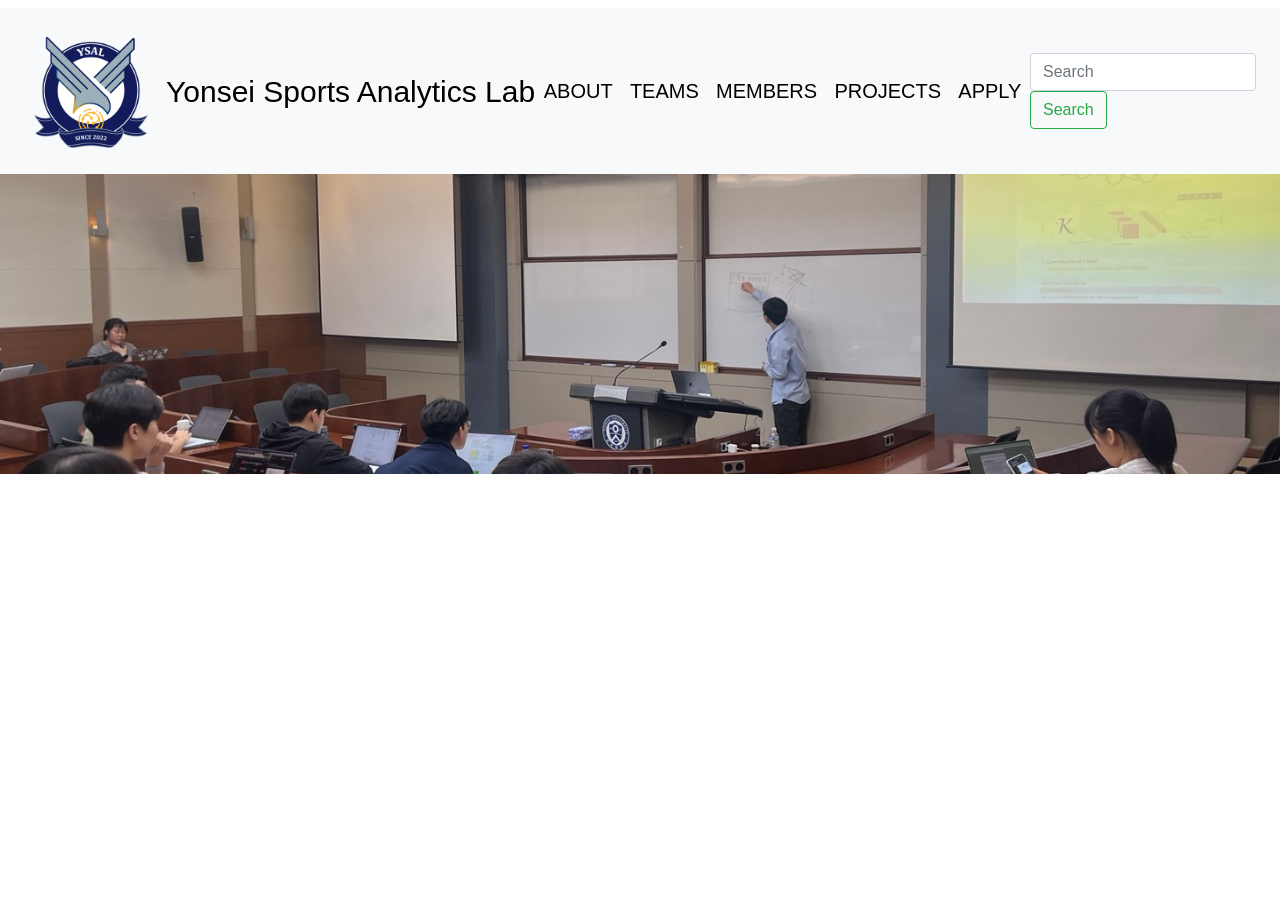
==== index.html @ 915b38a0 "Forked YSAL-git/YSAL-FE & Add deployment workflow" ====
<!DOCTYPE html>
<html>
<head>
    <meta charset="UTF-8" />
    <!-- 새로고침 해야 뜨는 문제 방지 -->
    <meta http-equiv="Cache-Control" content="no-cache, no-store, must-revalidate" />
    <meta http-equiv="Pragma" content="no-cache" />
    <meta http-equiv="Expires" content="0" />
    <title>Yonsei Sports Analytics Lab</title>
    
    <!-- bootstrap -->
    <link href="https://stackpath.bootstrapcdn.com/bootstrap/4.5.2/css/bootstrap.min.css" rel="stylesheet">
    <!-- CSS 파일 -->
    <link rel="stylesheet" href="CSS/index.css">

</head>

<body>
    <h1></h1>

    
    <nav class="navbar navbar-expand-lg navbar-light bg-light">
        <img src="images/YSAL_logo_1.png" class="ysal_logo" alt="ysal_logo">
        <a class="navbar-logo" href="index.html">Yonsei Sports Analytics Lab</a>
        <button class="navbar-toggler" type="button" data-toggle="collapse" data-target="#navbarSupportedContent" aria-controls="navbarSupportedContent" aria-expanded="false" aria-label="Toggle navigation">
            <span class="navbar-toggler-icon"></span>
        </button>

        <div class="collapse navbar-collapse" id="navbarSupportedContent">
            <ul class="navbar-nav mr-auto d-flex flex-row w-100 justify-content-around">
            <!-- navbar items -->
                <li class="nav-item">
                    <a class="nav-about" href="/about">ABOUT<span class="sr-only">(current)</span></a>
                </li>
                <li class="nav-item">
                    <a class="nav-teams" href="/teams">TEAMS</a>
                </li>
                <li class="nav-item">
                    <a class="nav-members" href="/members">MEMBERS</a>
                </li>
                <li class="nav-item">
                    <a class="nav-projects" href="/projects">PROJECTS</a>
                </li>
                <li class="nav-item">
                    <a class="nav-apply" href="/apply">APPLY</a>
                </li>
                
            <!-- <li class="nav-item dropdown">
                <a class="nav-link dropdown-toggle" href="#" id="navbarDropdown" role="button" data-toggle="dropdown" aria-haspopup="true" aria-expanded="false">
                Dropdown
                </a>
                <div class="dropdown-menu" aria-labelledby="navbarDropdown">
                <a class="dropdown-item" href="#">About</a>
                <a class="dropdown-item" href="#">Another action</a>
                <div class="dropdown-divider"></div>
                <a class="dropdown-item" href="#">Something else here</a>
                </div>
            </li> -->
            <!-- <li class="nav-item">
                <a class="nav-link disabled" href="#">Disabled</a>
            </li> -->
            </ul>
            <form class="form-inline my-2 my-lg-0">
            <input class="form-control mr-sm-2" type="search" placeholder="Search" aria-label="Search">
            <button class="btn btn-outline-success my-2 my-sm-0" type="submit">Search</button>
            </form>
        </div>
    </nav>
    <script src="https://code.jquery.com/jquery-3.5.1.slim.min.js"></script>
    <script src="https://cdn.jsdelivr.net/npm/popper.js@1.16.1/dist/umd/popper.min.js"></script>
    <script src="https://stackpath.bootstrapcdn.com/bootstrap/4.5.2/js/bootstrap.min.js"></script>

    <!-- 홈 화면 사진 -->
    <div class="center_photo">
        <img src="images/home_image.jpg" class="home-img">
    </div>
</body>
</html>
---- CSS/index.css ----
.ysal_logo {
    width: 150px;
    height: auto;
}
.navbar-logo{
    font-size: 30px;
    font-family:Impact, Haettenschweiler, 'Arial Narrow Bold', sans-serif;
    color: rgb(0,0,0);
    align-self: center;
}

.nav-item a {
    font-size:20px;
    font-family: Impact, Haettenschweiler, 'Arial Narrow Bold', sans-serif;
    color: rgb(0, 0, 0);
}

.home-img {
    width: 100%;
    height: 300px;
    object-fit: cover;
    align-self: center;
}
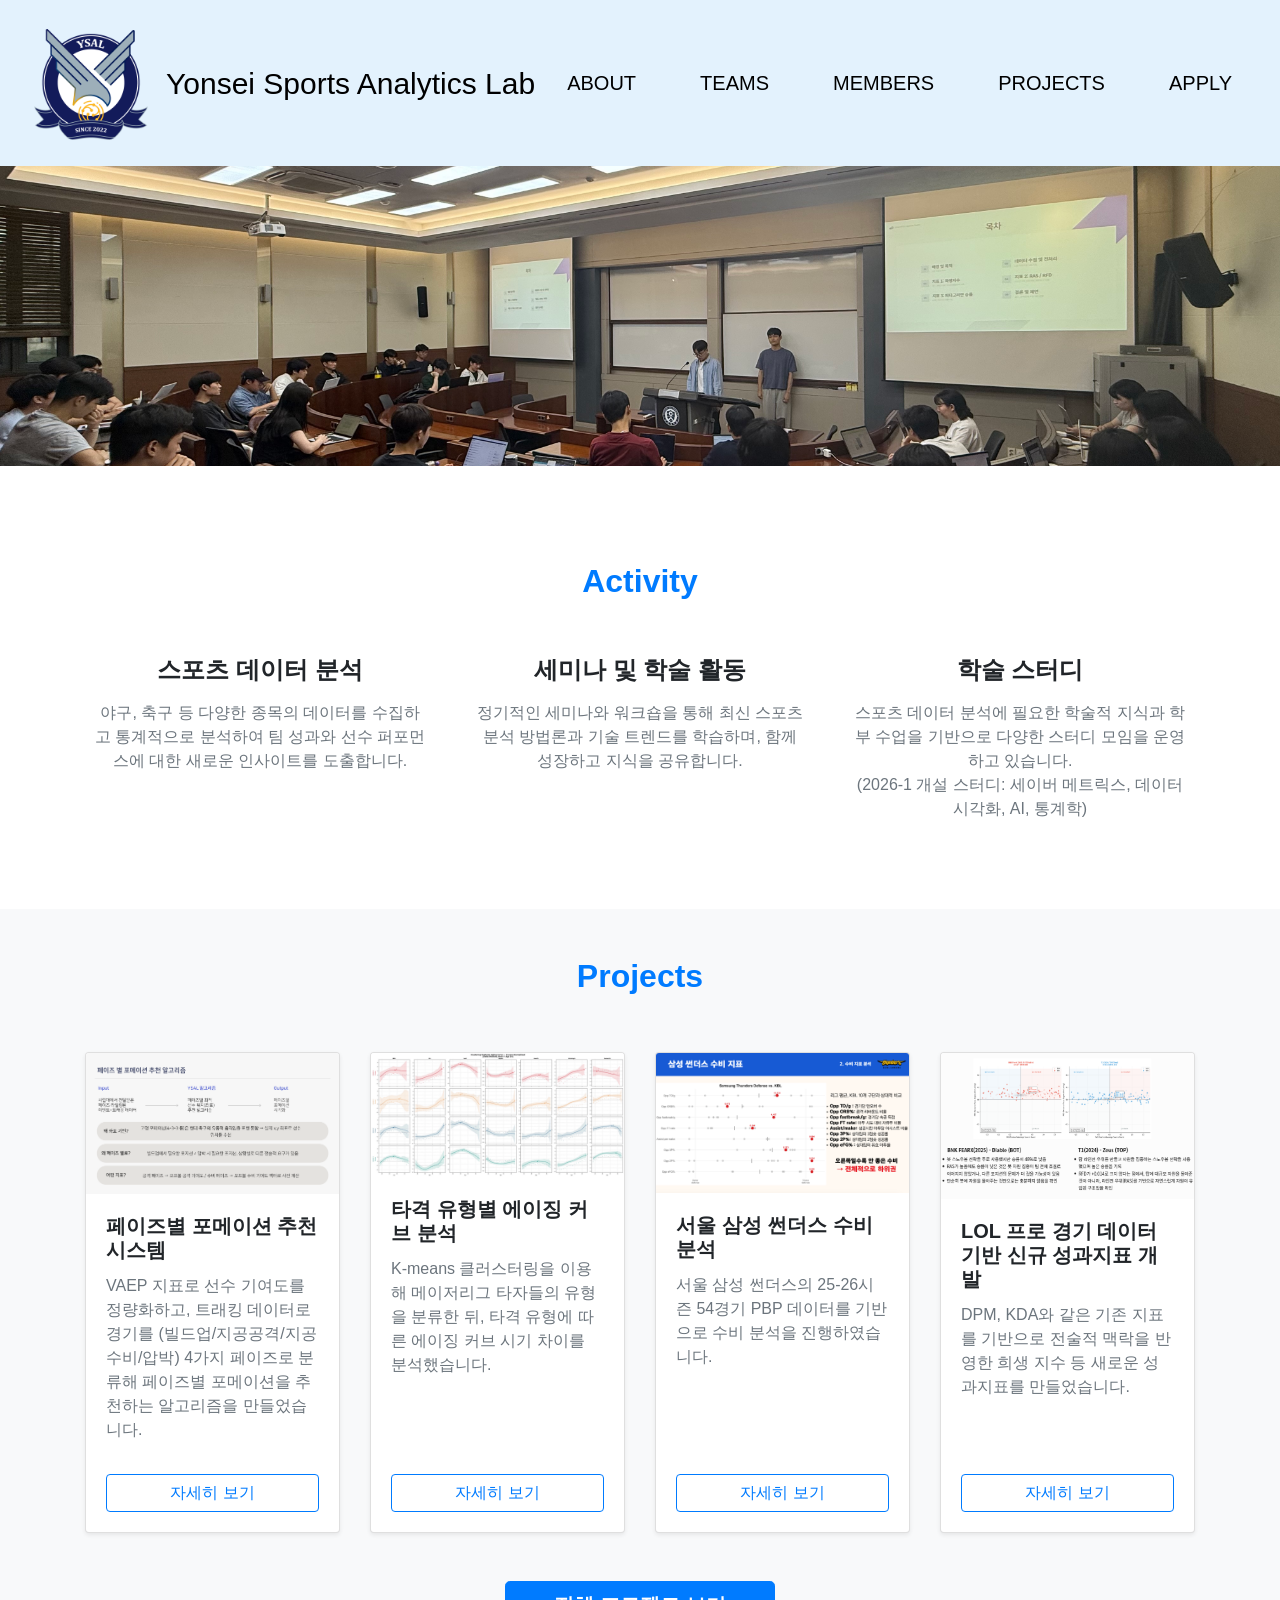
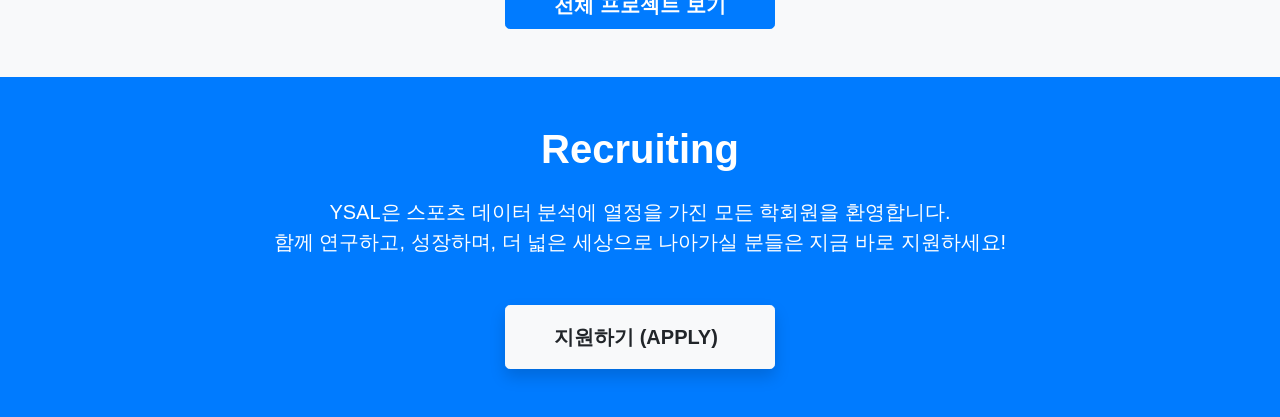
==== commit 368584fe: "Massive Update(main page & about page completed)" ====
--- a/index.html
+++ b/index.html
@@ -16,10 +16,8 @@
 </head>
 
 <body>
-    <h1></h1>
-
     
-    <nav class="navbar navbar-expand-lg navbar-light bg-light">
+    <nav class="navbar navbar-expand-lg navbar-light" style="background-color: #e3f2fd">
         <img src="images/YSAL_logo_1.png" class="ysal_logo" alt="ysal_logo">
         <a class="navbar-logo" href="index.html">Yonsei Sports Analytics Lab</a>
         <button class="navbar-toggler" type="button" data-toggle="collapse" data-target="#navbarSupportedContent" aria-controls="navbarSupportedContent" aria-expanded="false" aria-label="Toggle navigation">
@@ -42,7 +40,7 @@
                     <a class="nav-projects" href="/projects">PROJECTS</a>
                 </li>
                 <li class="nav-item">
-                    <a class="nav-apply" href="/apply">APPLY</a>
+                    <a class="nav-apply" href="#" id="btn-apply" target="_blank">APPLY</a>
                 </li>
                 
             <!-- <li class="nav-item dropdown">
@@ -60,19 +58,144 @@
                 <a class="nav-link disabled" href="#">Disabled</a>
             </li> -->
             </ul>
-            <form class="form-inline my-2 my-lg-0">
-            <input class="form-control mr-sm-2" type="search" placeholder="Search" aria-label="Search">
-            <button class="btn btn-outline-success my-2 my-sm-0" type="submit">Search</button>
-            </form>
         </div>
     </nav>
+
+    <!-- 홈 화면 사진 -->
+    <div class="center_photo">
+        <img src="images/main_image.jpg" class="home-img">
+    </div>
+
+    <div class="container py-5 mt-5">
+        <div class="row text-center mb-5">
+            <div class="col-md-12">
+                <h2 class="font-weight-bold text-primary">Activity</h2>
+                <!-- <p class="text-muted">YSAL의 핵심 활동 분야</p>-->
+            </div>
+        </div>
+        
+        <div class="row text-center">
+            <div class="col-md-4 mb-4">
+                <i class="fas fa-chart-line fa-3x text-primary mb-3"></i>
+                <h4 class="font-weight-bold mb-3">스포츠 데이터 분석</h4>
+                <p class="text-muted px-2">
+                    야구, 축구 등 다양한 종목의 데이터를 수집하고 통계적으로 분석하여 팀 성과와 선수 퍼포먼스에 대한 새로운 인사이트를 도출합니다.
+                </p>
+            </div>
+            
+            <div class="col-md-4 mb-4">
+                <i class="fas fa-users fa-3x text-primary mb-3"></i>
+                <h4 class="font-weight-bold mb-3">세미나 및 학술 활동</h4>
+                <p class="text-muted px-2">
+                    정기적인 세미나와 워크숍을 통해 최신 스포츠 분석 방법론과 기술 트렌드를 학습하며, 함께 성장하고 지식을 공유합니다.
+                </p>
+            </div>
+            
+            <div class="col-md-4 mb-4">
+                <i class="fas fa-users fa-3x text-primary mb-3"></i>
+                <h4 class="font-weight-bold mb-3">학술 스터디</h4>
+                <p class="text-muted px-2">
+                    스포츠 데이터 분석에 필요한 학술적 지식과 학부 수업을 기반으로 다양한 스터디 모임을 운영하고 있습니다.<br>(2026-1 개설 스터디: 세이버 메트릭스, 데이터 시각화, AI, 통계학)
+                </p>
+            </div>
+        </div>
+    </div>
+
+    <div class="bg-light py-5">
+        <div class="container">
+            <div class="row text-center mb-5">
+                <div class="col-md-12">
+                    <h2 class="font-weight-bold text-primary">Projects</h2>
+                    <!-- <p class="text-muted">YSAL의 최신 프로젝트 결과물을 확인하세요.</p> -->
+                </div>
+            </div>
+            
+            <div class="row">
+                <div class="col-lg-3 col-md-6">
+                    <div class="card shadow-sm h-100">
+                        <img src="images/projects/8th_formation.png" class="card-img-top" alt="K리그 전술 분석 프로젝트">
+                        <div class="card-body d-flex flex-column">
+                            <h5 class="card-title font-weight-bold">페이즈별 포메이션 추천 시스템</h5>
+                            <p class="card-text text-muted flex-grow-1">
+                                VAEP 지표로 선수 기여도를 정량화하고, 트래킹 데이터로 경기를 (빌드업/지공공격/지공수비/압박) 4가지 페이즈로 분류해 페이즈별 포메이션을 추천하는 알고리즘을 만들었습니다.
+                            </p>
+                            <a href="projects.html" class="btn btn-outline-primary btn-block mt-3">자세히 보기</a>
+                        </div>
+                    </div>
+                </div>
+                
+                <div class="col-lg-3 col-md-6">
+                    <div class="card shadow-sm h-100">
+                        <img src="images/projects/8th_aging_curve.png" class="card-img-top" alt="타격 유형별 에이징 커브 분석">
+                        <div class="card-body d-flex flex-column">
+                            <h5 class="card-title font-weight-bold">타격 유형별 에이징 커브 분석</h5>
+                            <p class="card-text text-muted flex-grow-1">
+                                K-means 클러스터링을 이용해 메이저리그 타자들의 유형을 분류한 뒤, 타격 유형에 따른 에이징 커브 시기 차이를 분석했습니다.
+                            </p>
+                            <a href="projects.html" class="btn btn-outline-primary btn-block mt-3">자세히 보기</a>
+                        </div>
+                    </div>
+                </div>
+                
+                <div class="col-lg-3 col-md-6">
+                    <div class="card shadow-sm h-100">
+                        <img src="images/projects/8th_samsung_defending.png" class="card-img-top" alt="삼성 수비 분석">
+                        <div class="card-body d-flex flex-column">
+                            <h5 class="card-title font-weight-bold">서울 삼성 썬더스 수비 분석</h5>
+                            <p class="card-text text-muted flex-grow-1">
+                                서울 삼성 썬더스의 25-26시즌 54경기 PBP 데이터를 기반으로 수비 분석을 진행하였습니다.
+                            </p>
+                            <a href="projects.html" class="btn btn-outline-primary btn-block mt-3">자세히 보기</a>
+                        </div>
+                    </div>
+                </div>
+
+                <div class="col-lg-3 col-md-6">
+                    <div class="card shadow-sm h-100">
+                        <img src="images/projects/8th_lol_indexing.png" class="card-img-top" alt="LOL 신규 성과지표">
+                        <div class="card-body d-flex flex-column">
+                            <h5 class="card-title font-weight-bold">LOL 프로 경기 데이터 기반 신규 성과지표 개발</h5>
+                            <p class="card-text text-muted flex-grow-1">
+                                DPM, KDA와 같은 기존 지표를 기반으로 전술적 맥락을 반영한 희생 지수 등 새로운 성과지표를 만들었습니다.
+                            </p>
+                            <a href="projects.html" class="btn btn-outline-primary btn-block mt-3">자세히 보기</a>
+                        </div>
+                    </div>
+                </div>
+            </div>
+            
+            <div class="row text-center mt-5">
+                <div class="col-md-12">
+                    <a href="/projects" class="btn btn-primary btn-lg px-5 font-weight-bold">전체 프로젝트 보기</a>
+                </div>
+            </div>
+        </div>
+    </div>
+
+    <div class="bg-primary py-5 text-white">
+        <div class="container text-center">
+            <h1 class="font-weight-bold mb-4">Recruiting</h1>
+            <p class="lead mb-5 px-md-5">
+                YSAL은 스포츠 데이터 분석에 열정을 가진 모든 학회원을 환영합니다.<br>
+                함께 연구하고, 성장하며, 더 넓은 세상으로 나아가실 분들은 지금 바로 지원하세요!
+            </p>
+            <a href="#" id="btn-apply" target="_blank" class="btn btn-light btn-lg font-weight-bold px-5 py-3 shadow">
+                지원하기 (APPLY) <i class="fas fa-paper-plane ml-2"></i>
+            </a>
+        </div>
+    </div>
+
     <script src="https://code.jquery.com/jquery-3.5.1.slim.min.js"></script>
     <script src="https://cdn.jsdelivr.net/npm/popper.js@1.16.1/dist/umd/popper.min.js"></script>
     <script src="https://stackpath.bootstrapcdn.com/bootstrap/4.5.2/js/bootstrap.min.js"></script>
-
-    <!-- 홈 화면 사진 -->
-    <div class="center_photo">
-        <img src="images/home_image.jpg" class="home-img">
-    </div>
+    <script>
+    fetch('links.json')
+        .then(response => response.json())
+        .then(data => {
+            document.getElementById('btn-apply').href = data.applyForm;
+            document.getElementById('icon-insta').href = data.instagram;
+        })
+        .catch(error => console.error('링크 데이터를 불러오는데 실패했습니다:', error));
+    </script>
 </body>
 </html>
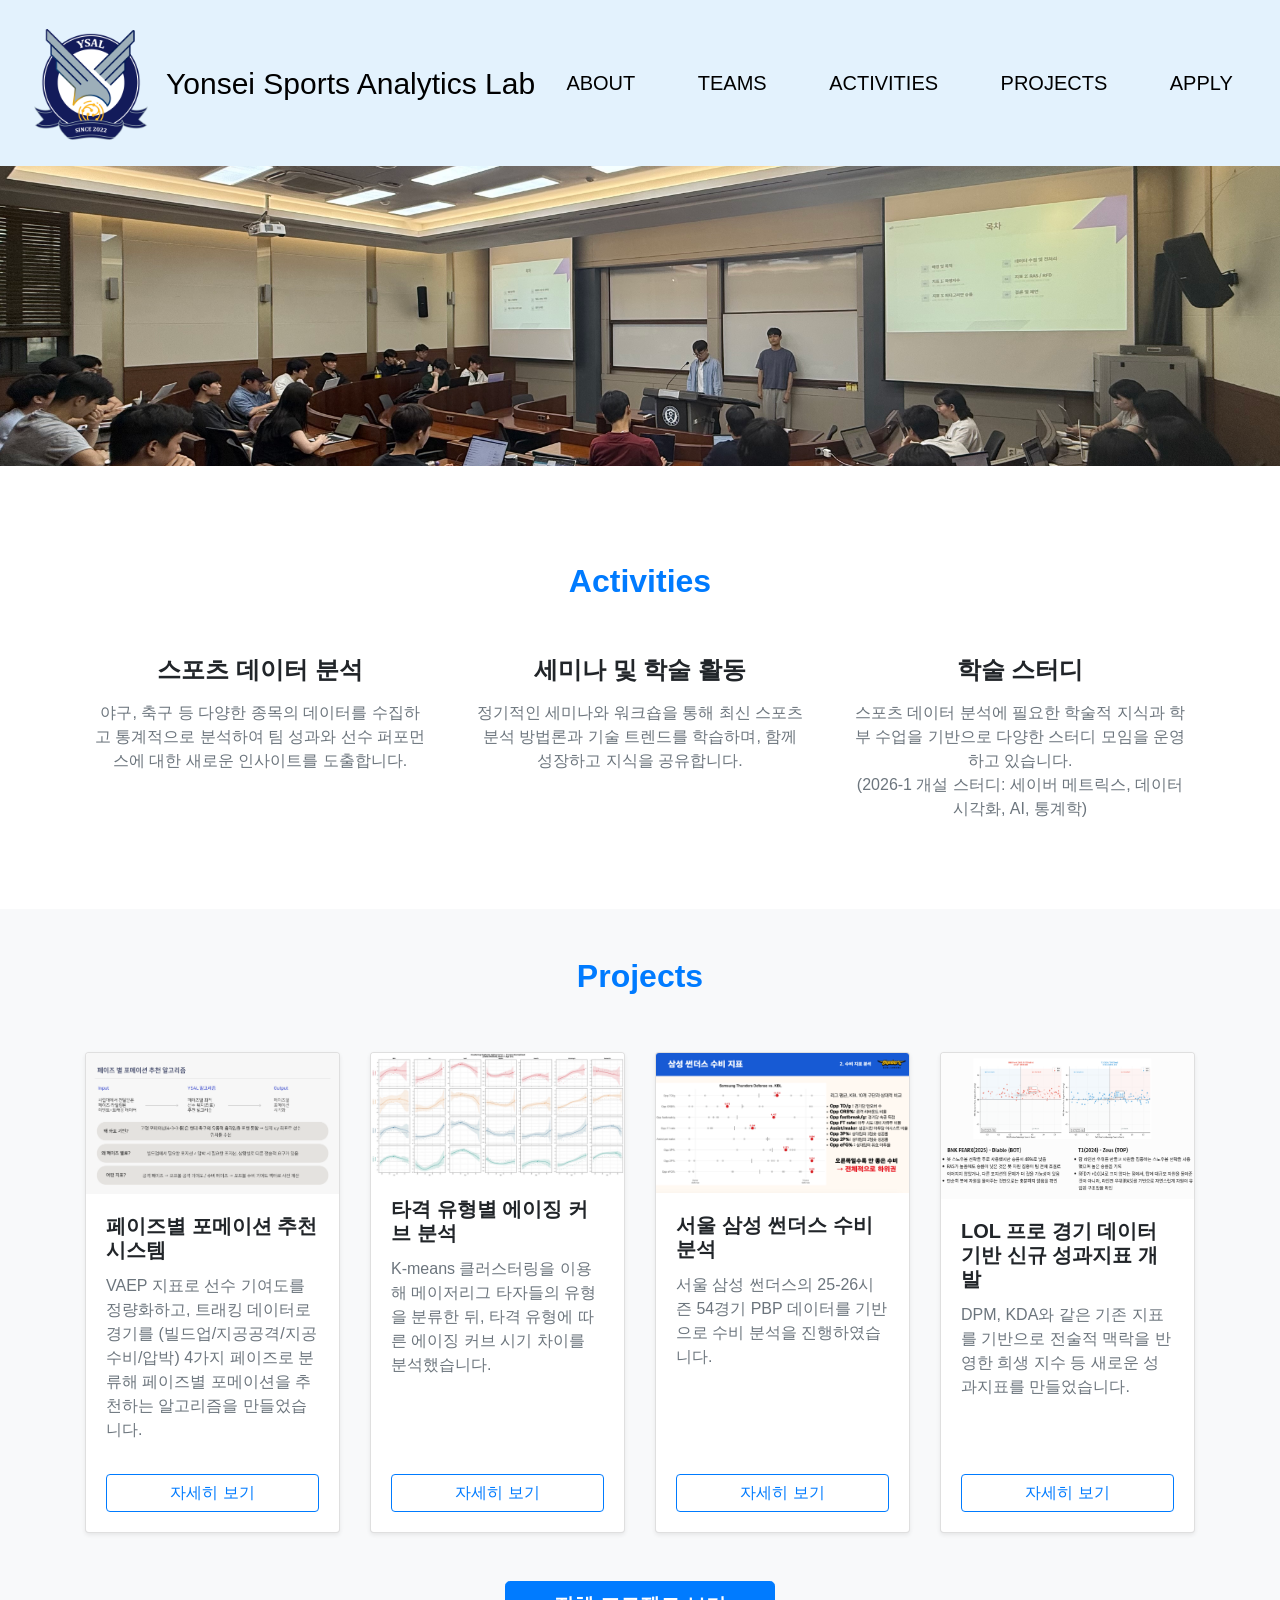
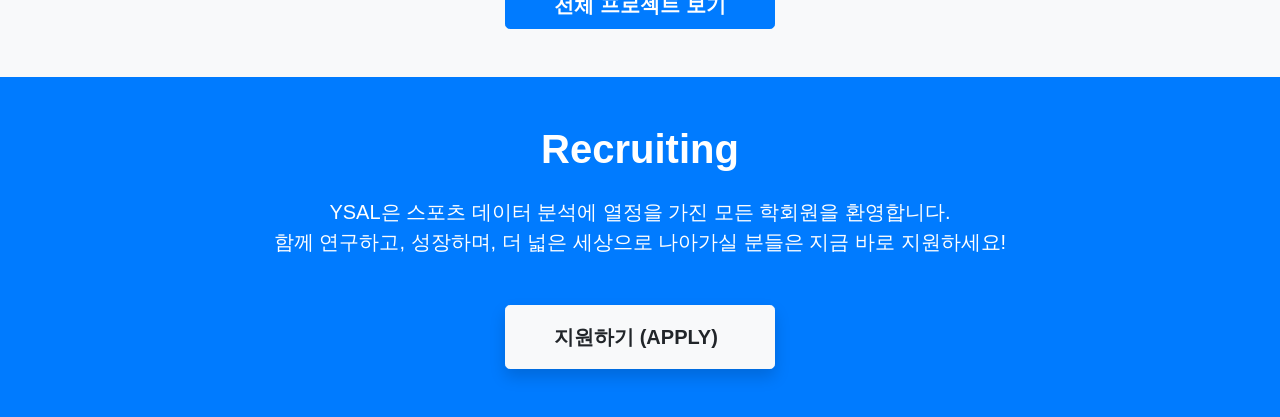
==== commit 3256db74: "Add Team Section & Change Members section to Activities" ====
--- a/index.html
+++ b/index.html
@@ -34,13 +34,13 @@
                     <a class="nav-teams" href="/teams">TEAMS</a>
                 </li>
                 <li class="nav-item">
-                    <a class="nav-members" href="/members">MEMBERS</a>
+                    <a class="nav-members" href="/activities">ACTIVITIES</a>
                 </li>
                 <li class="nav-item">
                     <a class="nav-projects" href="/projects">PROJECTS</a>
                 </li>
                 <li class="nav-item">
-                    <a class="nav-apply" href="#" id="btn-apply" target="_blank">APPLY</a>
+                    <a class="nav-apply dynamic-apply-link" href="#" target="_blank">APPLY</a>
                 </li>
                 
             <!-- <li class="nav-item dropdown">
@@ -69,7 +69,7 @@
     <div class="container py-5 mt-5">
         <div class="row text-center mb-5">
             <div class="col-md-12">
-                <h2 class="font-weight-bold text-primary">Activity</h2>
+                <h2 class="font-weight-bold text-primary">Activities</h2>
                 <!-- <p class="text-muted">YSAL의 핵심 활동 분야</p>-->
             </div>
         </div>
@@ -179,7 +179,7 @@
                 YSAL은 스포츠 데이터 분석에 열정을 가진 모든 학회원을 환영합니다.<br>
                 함께 연구하고, 성장하며, 더 넓은 세상으로 나아가실 분들은 지금 바로 지원하세요!
             </p>
-            <a href="#" id="btn-apply" target="_blank" class="btn btn-light btn-lg font-weight-bold px-5 py-3 shadow">
+            <a href="#" target="_blank" class="btn btn-light btn-lg font-weight-bold px-5 py-3 shadow dynamic-apply-link">
                 지원하기 (APPLY) <i class="fas fa-paper-plane ml-2"></i>
             </a>
         </div>
@@ -192,7 +192,10 @@
     fetch('links.json')
         .then(response => response.json())
         .then(data => {
-            document.getElementById('btn-apply').href = data.applyForm;
+            const applyButtons = document.querySelectorAll('.dynamic-apply-link');
+            applyButtons.forEach(button => {
+                button.href = data.applyForm;
+            });
             document.getElementById('icon-insta').href = data.instagram;
         })
         .catch(error => console.error('링크 데이터를 불러오는데 실패했습니다:', error));
--- a/CSS/index.css
+++ b/CSS/index.css
@@ -22,3 +22,145 @@
     align-self: center;
 }
 
+/* 컨테이너 및 그리드 설정 */
+.teams-section {
+  padding: 40px 20px;
+  max-width: 1200px;
+  margin: 0 auto;
+}
+
+.team-grid {
+  display: grid;
+  grid-template-columns: repeat(2, 1fr);
+  gap: 30px;
+}
+
+/* 개별 카드 스타일링 (a 태그용 스타일 추가) */
+.team-card {
+  display: block; /* a 태그를 블록 요소로 취급 */
+  text-decoration: none; /* 링크 밑줄 제거 */
+  color: inherit; /* 링크 기본 파란색 글씨 방지 */
+  background-color: #ffffff;
+  border: 1px solid #e0e0e0;
+  border-radius: 12px;
+  padding: 24px;
+  text-align: center;
+  box-shadow: 0 4px 6px rgba(0, 0, 0, 0.05);
+  transition: transform 0.2s ease, box-shadow 0.2s ease; /* 애니메이션 속성 추가 */
+}
+
+/* 마우스를 올렸을 때의 시각적 피드백 강화 */
+.team-card:hover {
+  transform: translateY(-5px);
+  box-shadow: 0 8px 15px rgba(0, 0, 0, 0.1); /* 호버 시 그림자가 더 짙어지며 클릭 유도 */
+}
+
+.team-card h3 {
+  margin-top: 0;
+  margin-bottom: 20px;
+  color: #002b5c;
+  font-size: 1.5rem;
+  font-weight: bold;
+}
+
+/* 이미지 영역 설정 */
+.image-placeholder img {
+  width: 100%;
+  height: 250px;
+  object-fit: cover;
+  border-radius: 8px;
+  background-color: #f0f4f8;
+}
+
+/* 모바일 반응형 처리 */
+@media (max-width: 768px) {
+  .team-grid {
+    grid-template-columns: 1fr;
+  }
+}
+
+/* 섹션 전체 레이아웃 (가운데 정렬 및 여백) */
+.team-intro-section {
+  padding: 60px 20px;
+  max-width: 1200px;
+  margin: 0 auto;
+}
+
+/* Flexbox를 이용한 좌우 배치 컨테이너 */
+.team-intro-container {
+  display: flex;
+  align-items: flex-start; /* 위쪽을 기준으로 정렬 */
+  gap: 50px; /* 이미지와 텍스트 사이의 간격 */
+}
+
+/* 왼쪽 이미지 영역 스타일링 */
+.intro-image {
+  flex: 1; /* 가용 공간의 1 비율 차지 */
+  max-width: 50%; /* 데스크탑에서는 가로의 절반까지만 차지하도록 설정 */
+}
+
+.intro-image img {
+  width: 100%;
+  height: auto;
+  border-radius: 8px; /* 레퍼런스 사진처럼 테두리를 부드럽게 */
+  box-shadow: 0 4px 6px rgba(0, 0, 0, 0.1); /* 약간의 그림자 추가 */
+}
+
+/* 오른쪽 텍스트 영역 스타일링 */
+.intro-text {
+  flex: 1;
+  display: flex;
+  flex-direction: column;
+}
+
+.intro-text h1 {
+  font-size: 2rem;
+  font-weight: bold;
+  color: #222222;
+  margin-top: 0;
+  margin-bottom: 10px;
+}
+
+.intro-text h2 {
+  font-size: 1.4rem;
+  color: #5b7cfa; /* 레퍼런스의 파란색 포인트 컬러 */
+  margin-top: 0;
+  margin-bottom: 25px;
+  font-weight: 500;
+}
+
+.intro-text p {
+  font-size: 1.05rem;
+  color: #555555;
+  line-height: 1.7; /* 가독성을 위한 줄 간격 */
+  margin-bottom: 20px;
+  word-break: keep-all; /* 한국어 단어가 잘리지 않도록 설정 */
+}
+
+/* 하단 '지원하기' 링크 스타일링 */
+.intro-text .apply-link {
+  display: inline-block;
+  color: #5b7cfa;
+  text-decoration: none;
+  font-weight: 600;
+  margin-top: 10px;
+  font-size: 1.05rem;
+  transition: color 0.2s ease;
+}
+
+.intro-text .apply-link:hover {
+  text-decoration: underline;
+  color: #3a5bd9; /* 마우스 오버 시 조금 더 진한 파란색으로 변경 */
+}
+
+/* 모바일 및 태블릿 화면을 위한 반응형 디자인 (화면이 768px 이하일 때) */
+@media (max-width: 768px) {
+  .team-intro-container {
+    flex-direction: column; /* 세로 방향으로 배치 변경 */
+    gap: 30px;
+  }
+  
+  .intro-image {
+    max-width: 100%; /* 모바일에서는 이미지가 가로 꽉 차게 */
+  }
+}
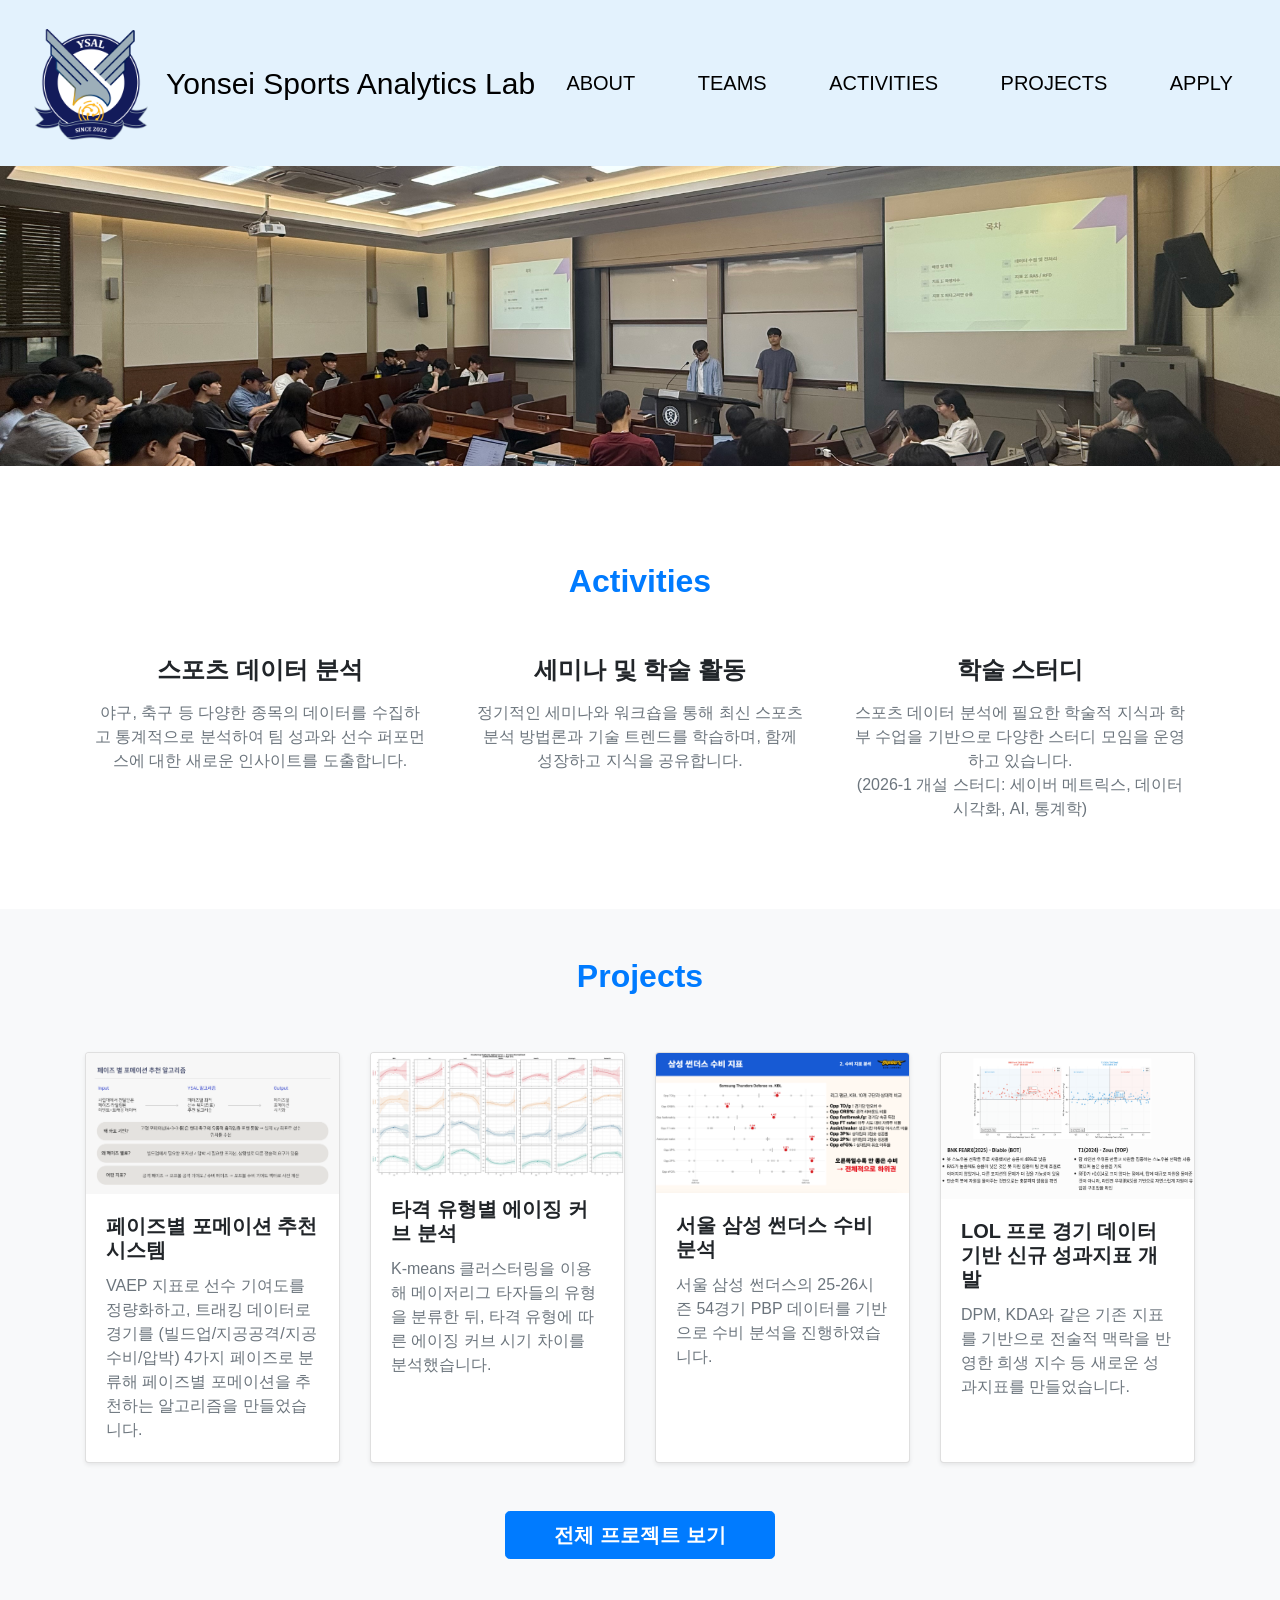
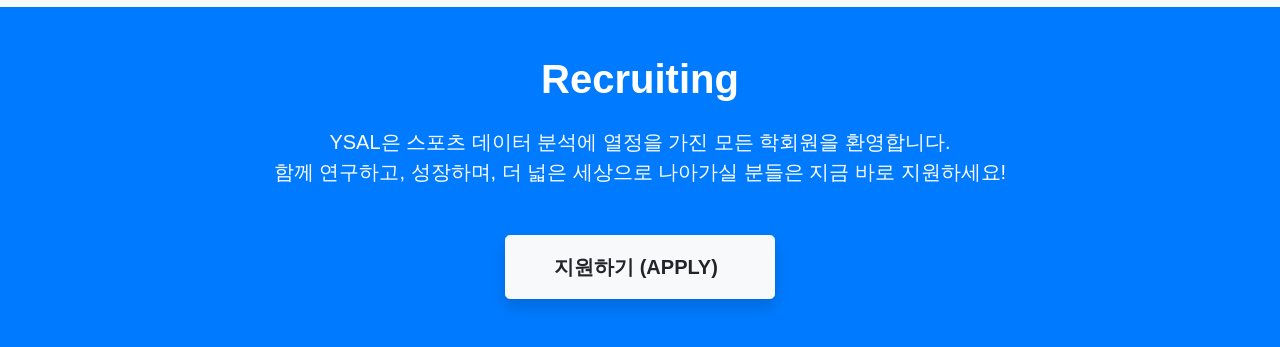
==== commit b6f4b1de: "Hide Detail button of project in main page" ====
--- a/index.html
+++ b/index.html
@@ -119,7 +119,7 @@
                             <p class="card-text text-muted flex-grow-1">
                                 VAEP 지표로 선수 기여도를 정량화하고, 트래킹 데이터로 경기를 (빌드업/지공공격/지공수비/압박) 4가지 페이즈로 분류해 페이즈별 포메이션을 추천하는 알고리즘을 만들었습니다.
                             </p>
-                            <a href="projects.html" class="btn btn-outline-primary btn-block mt-3">자세히 보기</a>
+                            <!--<a href="projects.html" class="btn btn-outline-primary btn-block mt-3">자세히 보기</a>-->
                         </div>
                     </div>
                 </div>
@@ -132,7 +132,7 @@
                             <p class="card-text text-muted flex-grow-1">
                                 K-means 클러스터링을 이용해 메이저리그 타자들의 유형을 분류한 뒤, 타격 유형에 따른 에이징 커브 시기 차이를 분석했습니다.
                             </p>
-                            <a href="projects.html" class="btn btn-outline-primary btn-block mt-3">자세히 보기</a>
+                            <!--<a href="projects.html" class="btn btn-outline-primary btn-block mt-3">자세히 보기</a>-->
                         </div>
                     </div>
                 </div>
@@ -145,7 +145,7 @@
                             <p class="card-text text-muted flex-grow-1">
                                 서울 삼성 썬더스의 25-26시즌 54경기 PBP 데이터를 기반으로 수비 분석을 진행하였습니다.
                             </p>
-                            <a href="projects.html" class="btn btn-outline-primary btn-block mt-3">자세히 보기</a>
+                            <!--<a href="projects.html" class="btn btn-outline-primary btn-block mt-3">자세히 보기</a>-->
                         </div>
                     </div>
                 </div>
@@ -158,7 +158,7 @@
                             <p class="card-text text-muted flex-grow-1">
                                 DPM, KDA와 같은 기존 지표를 기반으로 전술적 맥락을 반영한 희생 지수 등 새로운 성과지표를 만들었습니다.
                             </p>
-                            <a href="projects.html" class="btn btn-outline-primary btn-block mt-3">자세히 보기</a>
+                            <!--<a href="projects.html" class="btn btn-outline-primary btn-block mt-3">자세히 보기</a>-->
                         </div>
                     </div>
                 </div>
--- a/CSS/index.css
+++ b/CSS/index.css
@@ -163,4 +163,79 @@
   .intro-image {
     max-width: 100%; /* 모바일에서는 이미지가 가로 꽉 차게 */
   }
-}+}
+
+/* 컨테이너 및 그리드 설정 */
+.sessions-section {
+  padding: 60px 20px;
+  max-width: 1200px;
+  margin: 0 auto;
+}
+
+.session-grid {
+  display: grid;
+  grid-template-columns: repeat(3, 1fr); /* 3열 그리드 */
+  gap: 30px;
+}
+
+/* 개별 세션 카드 스타일링 (위아래로 긴 형태) */
+.session-card {
+  display: flex;
+  flex-direction: column;
+  justify-content: center; /* 내용을 세로 중앙 정렬 */
+  align-items: center;     /* 내용을 가로 중앙 정렬 */
+  min-height: 350px;       /* 카드를 위아래로 길게 만듦 */
+  
+  background-color: #ffffff;
+  border: 1px solid #e0e0e0;
+  border-radius: 12px;
+  padding: 30px;
+  text-decoration: none;
+  box-shadow: 0 4px 6px rgba(0, 0, 0, 0.05);
+  
+  /* 부드러운 애니메이션 전환 효과 */
+  transition: transform 0.3s ease, box-shadow 0.3s ease, background-color 0.3s ease;
+}
+
+/* 호버(Hover) 이펙트 */
+.session-card:hover {
+  transform: translateY(-5px); /* 위로 10px 떠오름 */
+  box-shadow: 0 12px 20px rgba(0, 43, 92, 0.15); /* 네이비 톤이 섞인 깊은 그림자 */
+  background-color: #f4f8ff; /* 마우스 오버 시 아주 연한 파란색 배경으로 전환 */
+}
+
+/* 텍스트 스타일링 */
+.session-card h3 {
+  font-size: 1.8rem;
+  color: #002b5c;
+  margin: 0;
+  font-weight: bold;
+  text-align: center;
+}
+
+.session-card p {
+  margin-top: 15px;
+  color: #666666;
+  font-size: 1rem;
+}
+
+/* 이미지 크기 조절 및 가운데 정렬 */
+.session-card img {
+  width: 80%; /* 이미지 가로 길이를 카드 너비의 80%로 축소 (원하는 비율로 조절하세요) */
+  height: 160px; /* 이미지 세로 길이 고정 (3개 사진 높이를 통일하기 위함) */
+  object-fit: cover; /* 이미지가 찌그러지지 않고 지정한 비율에 맞게 꽉 차도록 설정 */
+  
+  display: block; /* 아래 margin 속성이 먹히도록 블록 요소로 변경 */
+  margin: 0 auto 20px auto; /* 중앙 정렬 (좌우 margin auto) 및 아래 제목과의 간격(20px) 추가 */
+  border-radius: 8px; /* 사진 모서리를 살짝 둥글게 (선택 사항) */
+}
+
+/* 모바일 및 태블릿 화면을 위한 반응형 디자인 */
+@media (max-width: 900px) {
+  .session-grid {
+    grid-template-columns: 1fr; /* 화면이 좁아지면 1열로 변경 */
+  }
+  .session-card {
+    min-height: 200px; /* 모바일에서는 세로 길이를 조금 줄임 */
+  }
+}
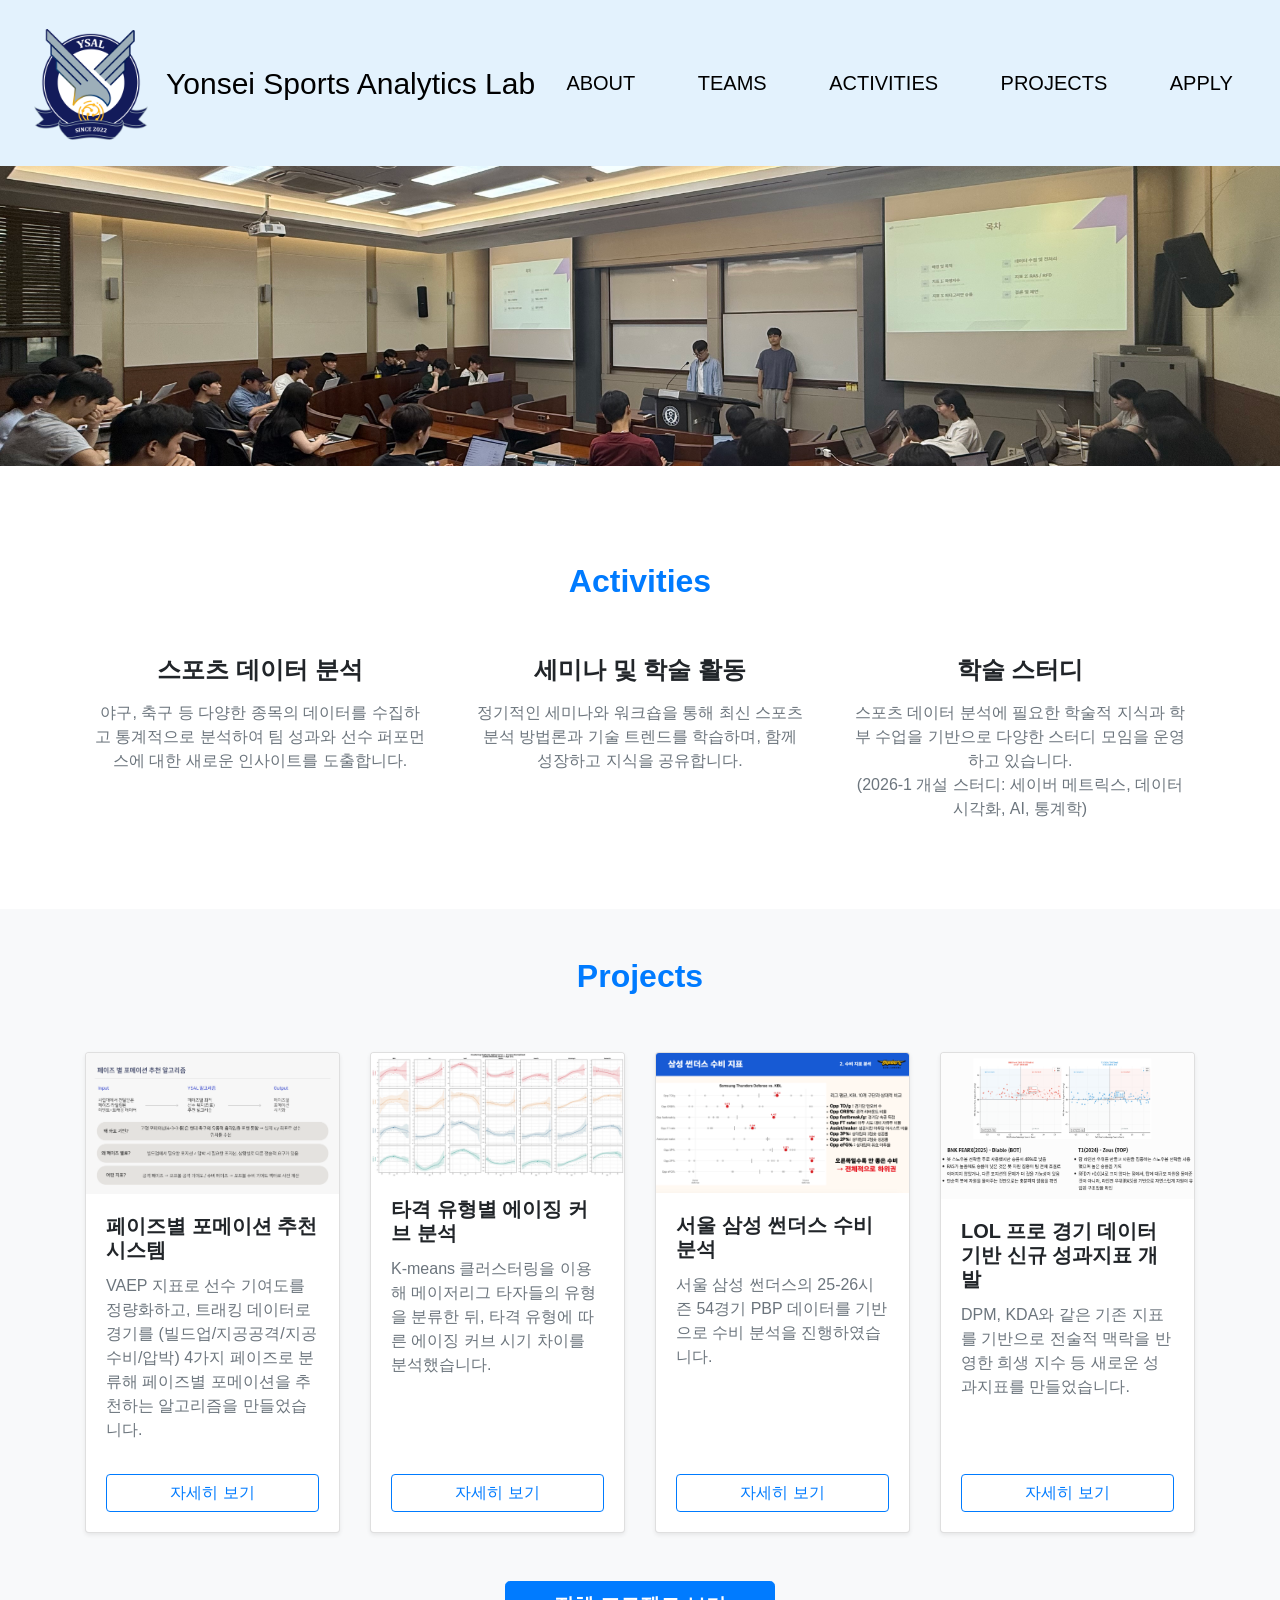
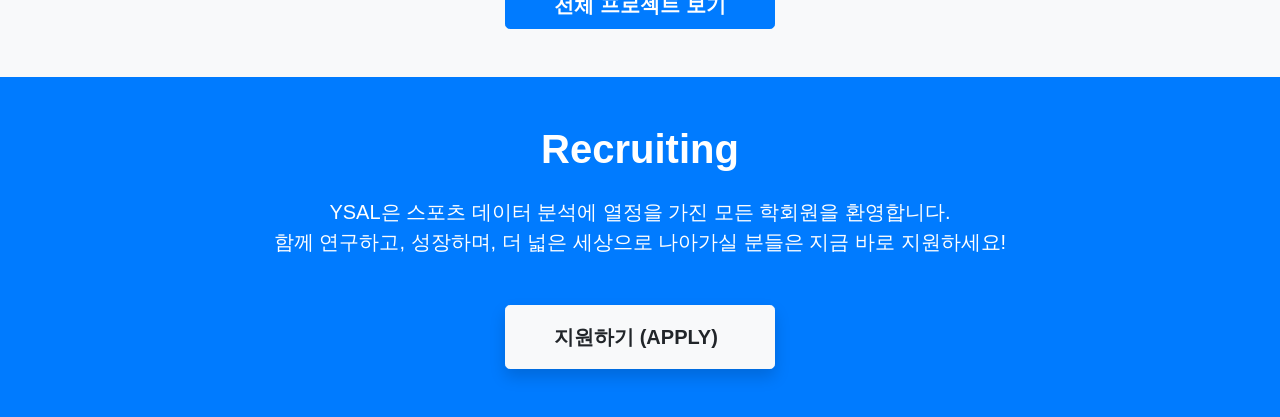
==== commit b954f3c4: "Add 6th & 7th Projects with images" ====
--- a/index.html
+++ b/index.html
@@ -119,7 +119,7 @@
                             <p class="card-text text-muted flex-grow-1">
                                 VAEP 지표로 선수 기여도를 정량화하고, 트래킹 데이터로 경기를 (빌드업/지공공격/지공수비/압박) 4가지 페이즈로 분류해 페이즈별 포메이션을 추천하는 알고리즘을 만들었습니다.
                             </p>
-                            <!--<a href="projects.html" class="btn btn-outline-primary btn-block mt-3">자세히 보기</a>-->
+                            <a href="https://drive.google.com/file/d/1_XLqnGUYEvpmtGj5P3lOYXYe1F70qL9l/view?usp=sharing" class="btn btn-outline-primary btn-block mt-3" target="_blank">자세히 보기</a>
                         </div>
                     </div>
                 </div>
@@ -132,7 +132,7 @@
                             <p class="card-text text-muted flex-grow-1">
                                 K-means 클러스터링을 이용해 메이저리그 타자들의 유형을 분류한 뒤, 타격 유형에 따른 에이징 커브 시기 차이를 분석했습니다.
                             </p>
-                            <!--<a href="projects.html" class="btn btn-outline-primary btn-block mt-3">자세히 보기</a>-->
+                            <a href="https://drive.google.com/file/d/1zZvrnq9t2cRhyWqfI4i1h8DhBF5WDquQ/view?usp=sharing" class="btn btn-outline-primary btn-block mt-3" target="_blank">자세히 보기</a>
                         </div>
                     </div>
                 </div>
@@ -145,7 +145,7 @@
                             <p class="card-text text-muted flex-grow-1">
                                 서울 삼성 썬더스의 25-26시즌 54경기 PBP 데이터를 기반으로 수비 분석을 진행하였습니다.
                             </p>
-                            <!--<a href="projects.html" class="btn btn-outline-primary btn-block mt-3">자세히 보기</a>-->
+                            <a href="https://drive.google.com/file/d/1fPKBhgPULFCS0T2e-8xMBzWdnM5SJefh/view?usp=sharing" class="btn btn-outline-primary btn-block mt-3" target="_blank">자세히 보기</a>
                         </div>
                     </div>
                 </div>
@@ -158,7 +158,7 @@
                             <p class="card-text text-muted flex-grow-1">
                                 DPM, KDA와 같은 기존 지표를 기반으로 전술적 맥락을 반영한 희생 지수 등 새로운 성과지표를 만들었습니다.
                             </p>
-                            <!--<a href="projects.html" class="btn btn-outline-primary btn-block mt-3">자세히 보기</a>-->
+                            <a href="https://drive.google.com/file/d/1TOTW3Cbc4_j1mugxkyM23LQBLQNY_z0F/view?usp=sharing" class="btn btn-outline-primary btn-block mt-3" target="_blank">자세히 보기</a>
                         </div>
                     </div>
                 </div>
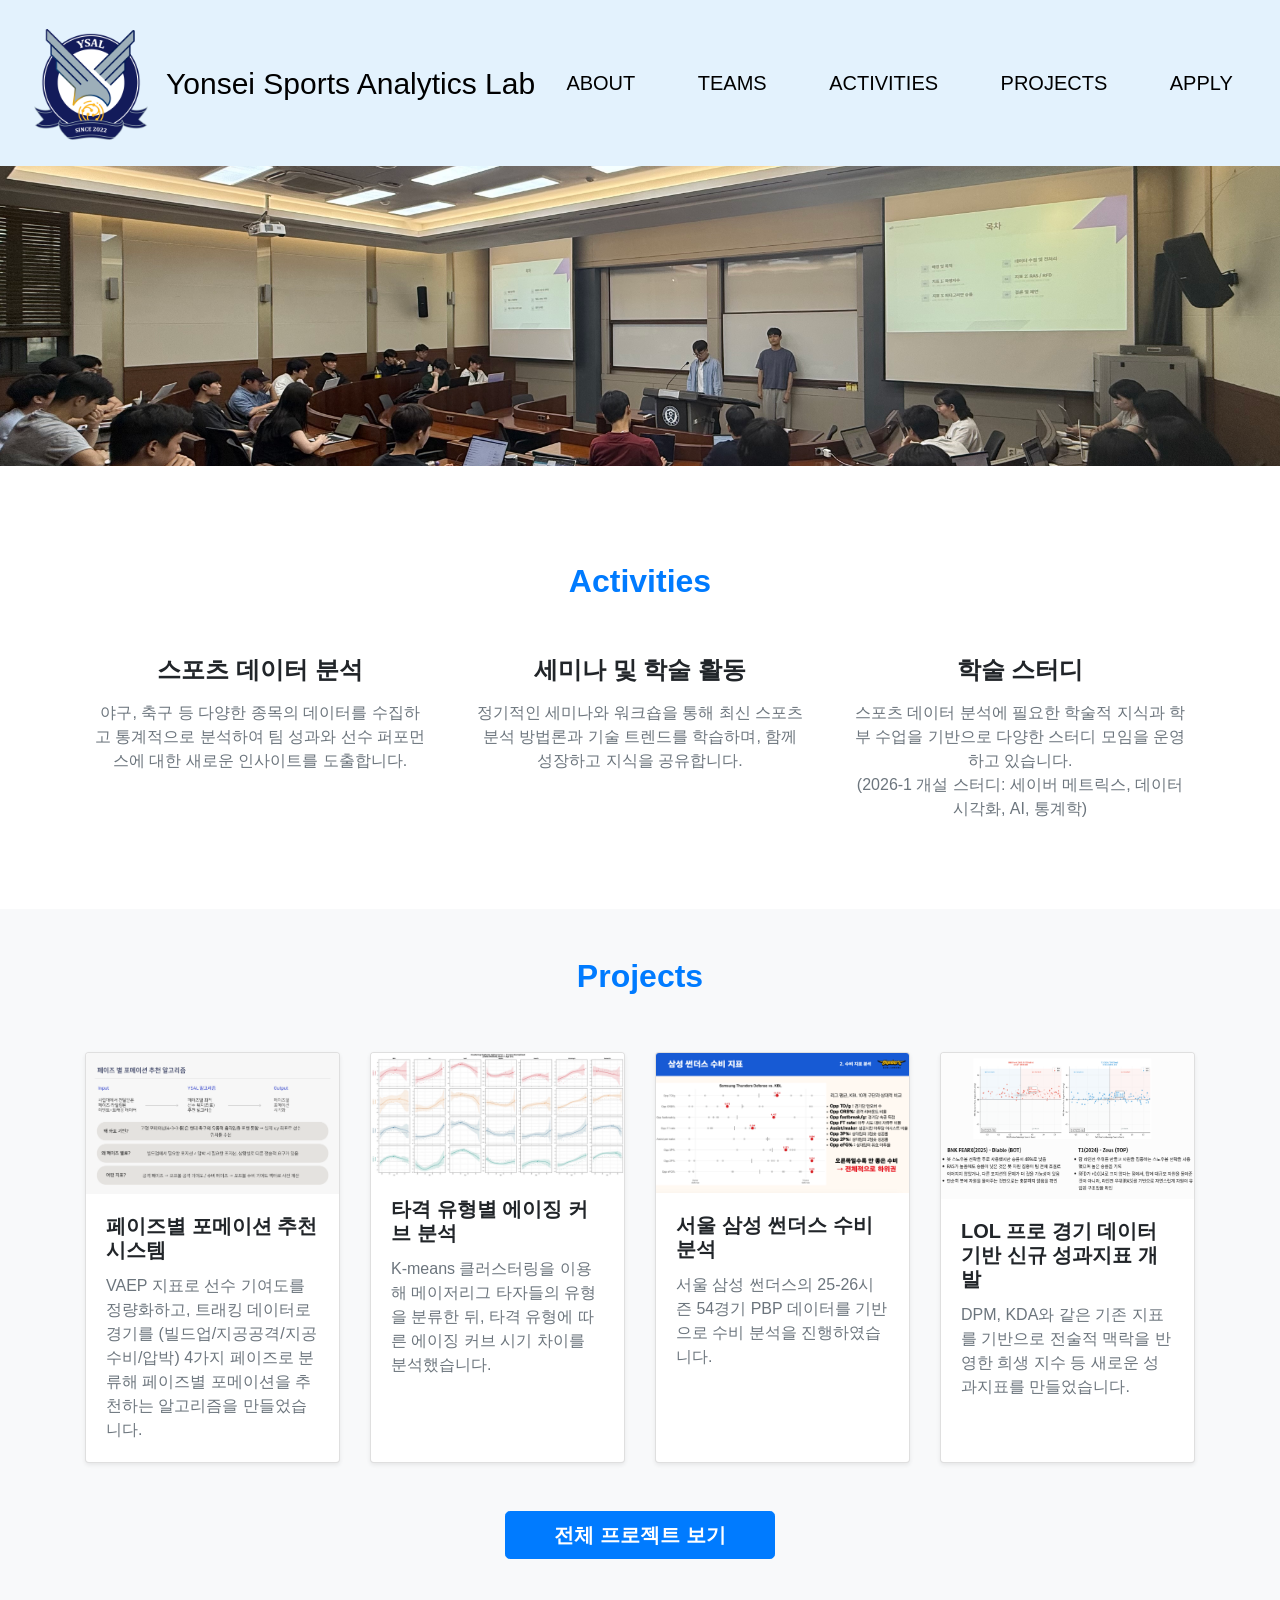
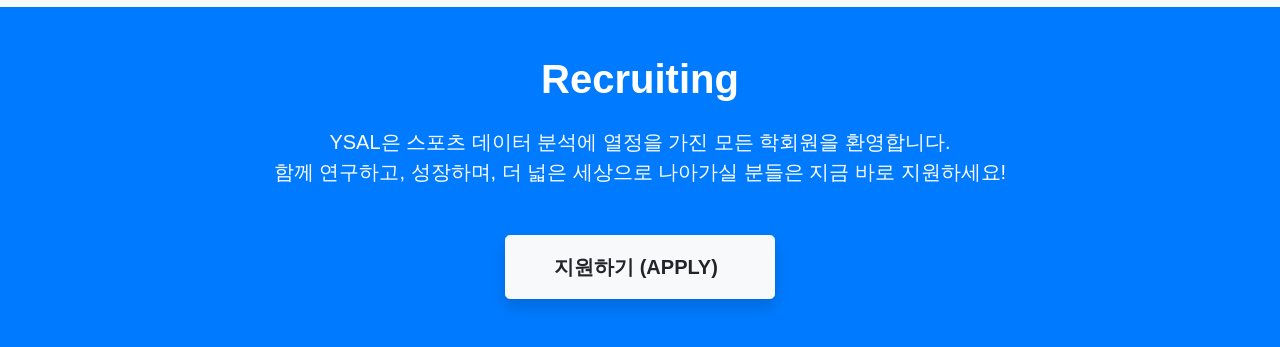
==== commit 5bf7ead9: "Changed Images of Team Section & Changed related address of main directory's pages" ====
--- a/index.html
+++ b/index.html
@@ -19,7 +19,7 @@
     
     <nav class="navbar navbar-expand-lg navbar-light" style="background-color: #e3f2fd">
         <img src="images/YSAL_logo_1.png" class="ysal_logo" alt="ysal_logo">
-        <a class="navbar-logo" href="index.html">Yonsei Sports Analytics Lab</a>
+        <a class="navbar-logo" href="./">Yonsei Sports Analytics Lab</a>
         <button class="navbar-toggler" type="button" data-toggle="collapse" data-target="#navbarSupportedContent" aria-controls="navbarSupportedContent" aria-expanded="false" aria-label="Toggle navigation">
             <span class="navbar-toggler-icon"></span>
         </button>
@@ -119,7 +119,7 @@
                             <p class="card-text text-muted flex-grow-1">
                                 VAEP 지표로 선수 기여도를 정량화하고, 트래킹 데이터로 경기를 (빌드업/지공공격/지공수비/압박) 4가지 페이즈로 분류해 페이즈별 포메이션을 추천하는 알고리즘을 만들었습니다.
                             </p>
-                            <a href="https://drive.google.com/file/d/1_XLqnGUYEvpmtGj5P3lOYXYe1F70qL9l/view?usp=sharing" class="btn btn-outline-primary btn-block mt-3" target="_blank">자세히 보기</a>
+                            <!--<a href="projects.html" class="btn btn-outline-primary btn-block mt-3">자세히 보기</a>-->
                         </div>
                     </div>
                 </div>
@@ -132,7 +132,7 @@
                             <p class="card-text text-muted flex-grow-1">
                                 K-means 클러스터링을 이용해 메이저리그 타자들의 유형을 분류한 뒤, 타격 유형에 따른 에이징 커브 시기 차이를 분석했습니다.
                             </p>
-                            <a href="https://drive.google.com/file/d/1zZvrnq9t2cRhyWqfI4i1h8DhBF5WDquQ/view?usp=sharing" class="btn btn-outline-primary btn-block mt-3" target="_blank">자세히 보기</a>
+                            <!--<a href="projects.html" class="btn btn-outline-primary btn-block mt-3">자세히 보기</a>-->
                         </div>
                     </div>
                 </div>
@@ -145,7 +145,7 @@
                             <p class="card-text text-muted flex-grow-1">
                                 서울 삼성 썬더스의 25-26시즌 54경기 PBP 데이터를 기반으로 수비 분석을 진행하였습니다.
                             </p>
-                            <a href="https://drive.google.com/file/d/1fPKBhgPULFCS0T2e-8xMBzWdnM5SJefh/view?usp=sharing" class="btn btn-outline-primary btn-block mt-3" target="_blank">자세히 보기</a>
+                            <!--<a href="projects.html" class="btn btn-outline-primary btn-block mt-3">자세히 보기</a>-->
                         </div>
                     </div>
                 </div>
@@ -158,7 +158,7 @@
                             <p class="card-text text-muted flex-grow-1">
                                 DPM, KDA와 같은 기존 지표를 기반으로 전술적 맥락을 반영한 희생 지수 등 새로운 성과지표를 만들었습니다.
                             </p>
-                            <a href="https://drive.google.com/file/d/1TOTW3Cbc4_j1mugxkyM23LQBLQNY_z0F/view?usp=sharing" class="btn btn-outline-primary btn-block mt-3" target="_blank">자세히 보기</a>
+                            <!--<a href="projects.html" class="btn btn-outline-primary btn-block mt-3">자세히 보기</a>-->
                         </div>
                     </div>
                 </div>
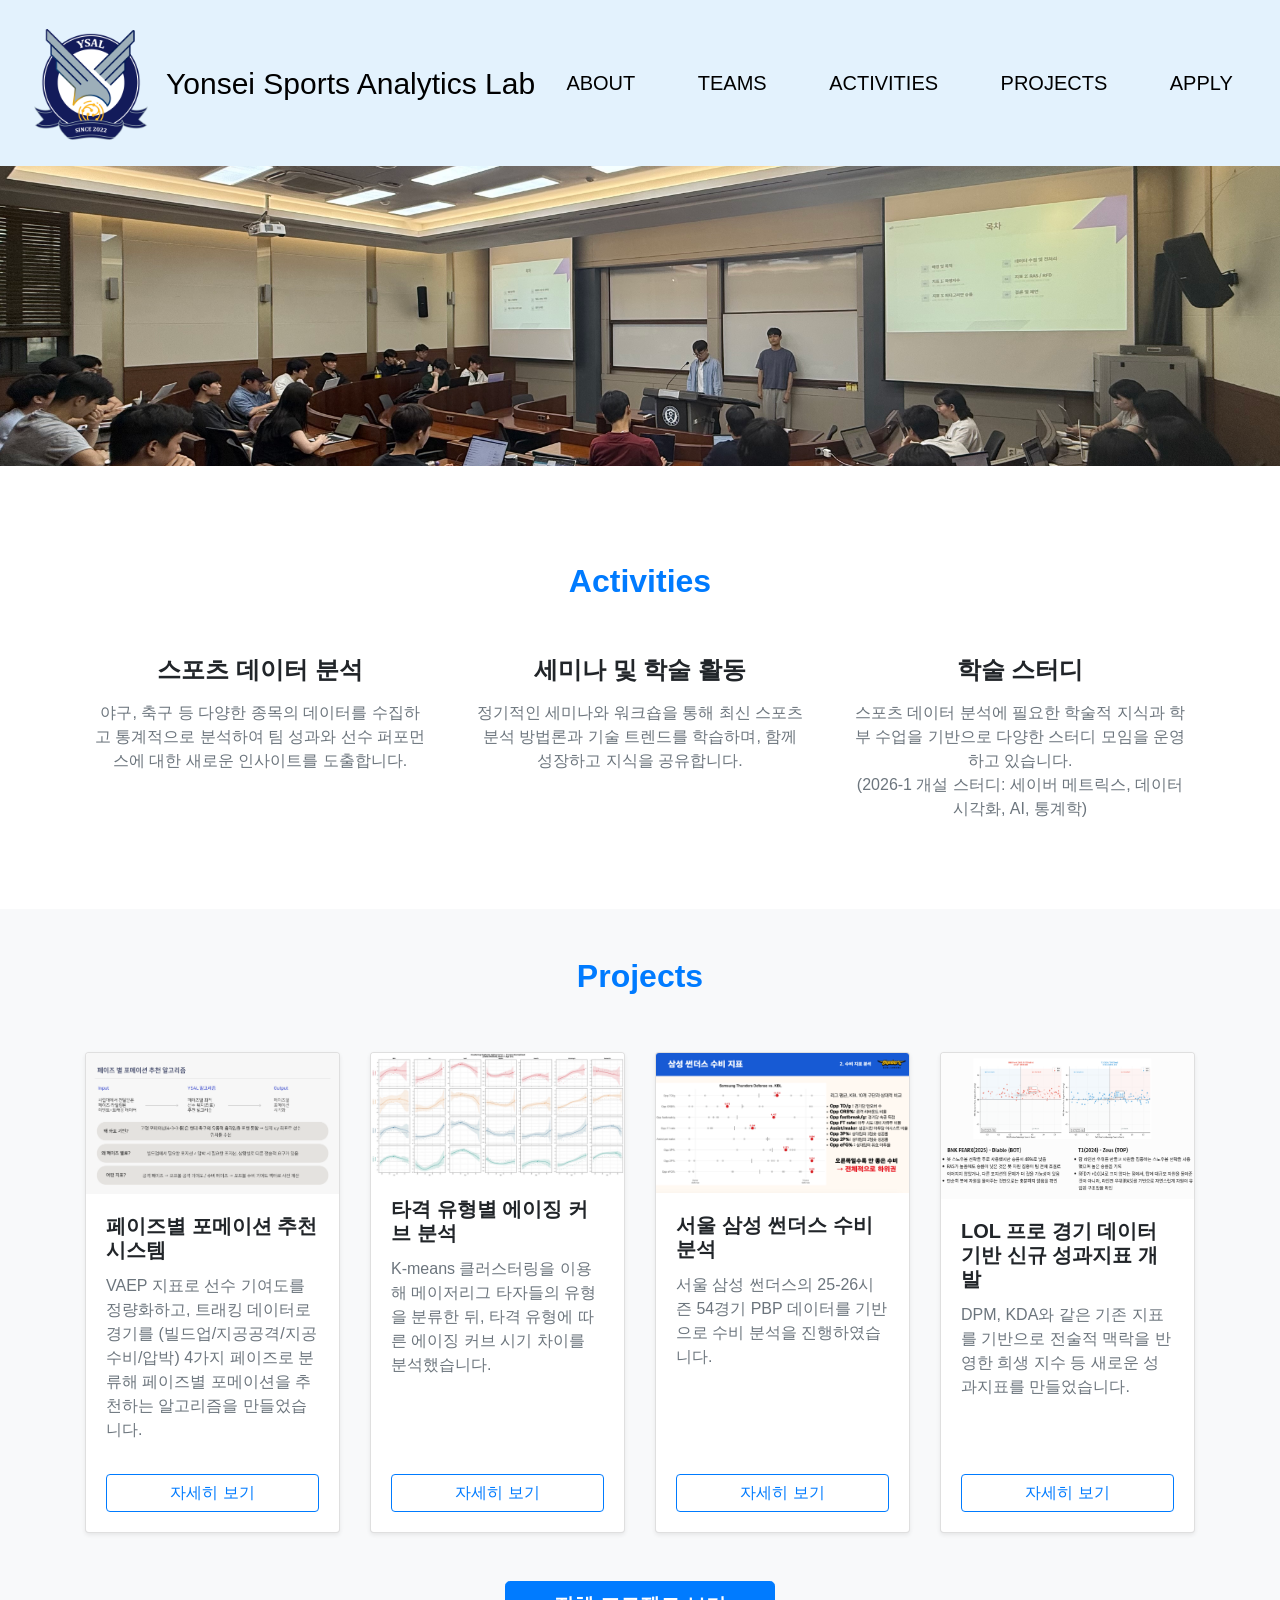
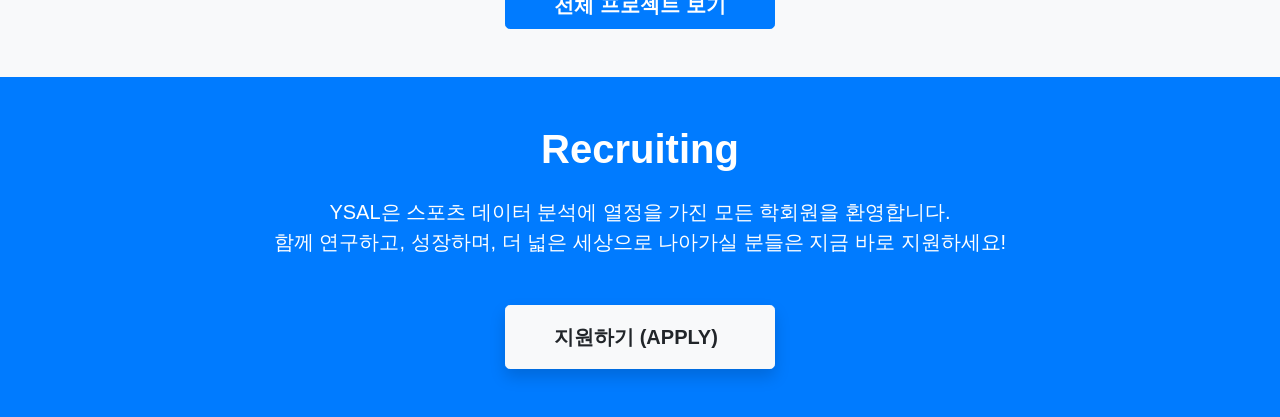
==== commit 477a034f: "Merge branch 'main' of https://github.com/Yonsei-Sports-Analytics-Lab/Yonsei-Sports-Analytics-Lab.gi" ====
--- a/index.html
+++ b/index.html
@@ -119,7 +119,7 @@
                             <p class="card-text text-muted flex-grow-1">
                                 VAEP 지표로 선수 기여도를 정량화하고, 트래킹 데이터로 경기를 (빌드업/지공공격/지공수비/압박) 4가지 페이즈로 분류해 페이즈별 포메이션을 추천하는 알고리즘을 만들었습니다.
                             </p>
-                            <!--<a href="projects.html" class="btn btn-outline-primary btn-block mt-3">자세히 보기</a>-->
+                            <a href="https://drive.google.com/file/d/1_XLqnGUYEvpmtGj5P3lOYXYe1F70qL9l/view?usp=sharing" class="btn btn-outline-primary btn-block mt-3" target="_blank">자세히 보기</a>
                         </div>
                     </div>
                 </div>
@@ -132,7 +132,7 @@
                             <p class="card-text text-muted flex-grow-1">
                                 K-means 클러스터링을 이용해 메이저리그 타자들의 유형을 분류한 뒤, 타격 유형에 따른 에이징 커브 시기 차이를 분석했습니다.
                             </p>
-                            <!--<a href="projects.html" class="btn btn-outline-primary btn-block mt-3">자세히 보기</a>-->
+                            <a href="https://drive.google.com/file/d/1zZvrnq9t2cRhyWqfI4i1h8DhBF5WDquQ/view?usp=sharing" class="btn btn-outline-primary btn-block mt-3" target="_blank">자세히 보기</a>
                         </div>
                     </div>
                 </div>
@@ -145,7 +145,7 @@
                             <p class="card-text text-muted flex-grow-1">
                                 서울 삼성 썬더스의 25-26시즌 54경기 PBP 데이터를 기반으로 수비 분석을 진행하였습니다.
                             </p>
-                            <!--<a href="projects.html" class="btn btn-outline-primary btn-block mt-3">자세히 보기</a>-->
+                            <a href="https://drive.google.com/file/d/1fPKBhgPULFCS0T2e-8xMBzWdnM5SJefh/view?usp=sharing" class="btn btn-outline-primary btn-block mt-3" target="_blank">자세히 보기</a>
                         </div>
                     </div>
                 </div>
@@ -158,7 +158,7 @@
                             <p class="card-text text-muted flex-grow-1">
                                 DPM, KDA와 같은 기존 지표를 기반으로 전술적 맥락을 반영한 희생 지수 등 새로운 성과지표를 만들었습니다.
                             </p>
-                            <!--<a href="projects.html" class="btn btn-outline-primary btn-block mt-3">자세히 보기</a>-->
+                            <a href="https://drive.google.com/file/d/1TOTW3Cbc4_j1mugxkyM23LQBLQNY_z0F/view?usp=sharing" class="btn btn-outline-primary btn-block mt-3" target="_blank">자세히 보기</a>
                         </div>
                     </div>
                 </div>
